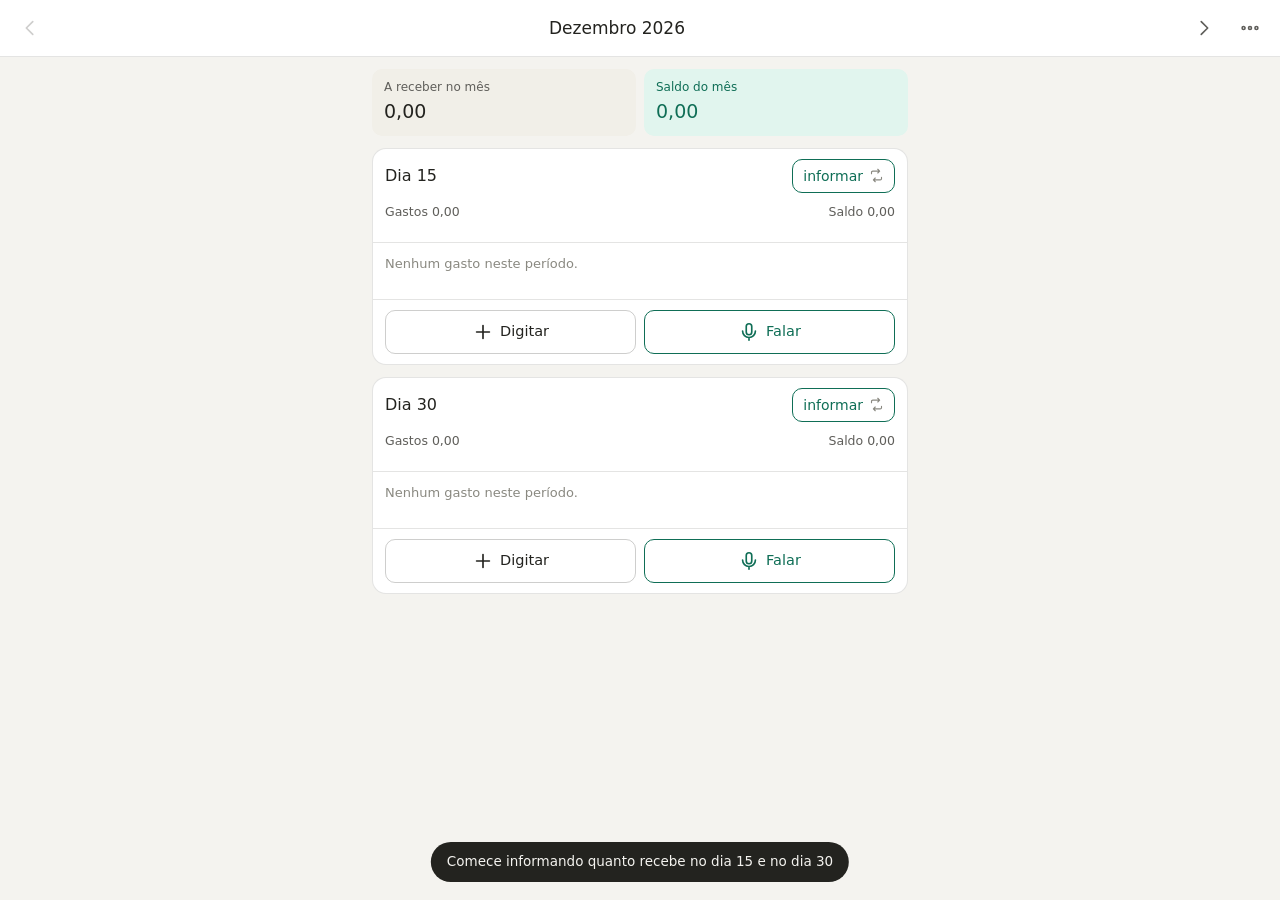
==== index.html @ 02388a4d "App de gastos por periodo: dia 15 e dia 30 PWA sem build. Parcelas derivadas de um unico registro po" ====
<!DOCTYPE html>
<html lang="pt-BR">
<head>
<meta charset="utf-8">
<meta name="viewport" content="width=device-width, initial-scale=1, viewport-fit=cover">
<meta name="theme-color" content="#1d9e75">
<meta name="description" content="Controle de gastos por período: dia 15 e dia 30.">
<title>Gastos</title>
<link rel="manifest" href="manifest.webmanifest">
<link rel="icon" href="icon.svg" type="image/svg+xml">
<link rel="apple-touch-icon" href="icon.svg">
<meta name="apple-mobile-web-app-capable" content="yes">
<meta name="apple-mobile-web-app-title" content="Gastos">
<link rel="stylesheet" href="styles.css">
</head>
<body>

<svg class="sprite" aria-hidden="true" focusable="false">
  <symbol id="i-left" viewBox="0 0 24 24"><path d="M15 5l-7 7 7 7"/></symbol>
  <symbol id="i-right" viewBox="0 0 24 24"><path d="M9 5l7 7-7 7"/></symbol>
  <symbol id="i-plus" viewBox="0 0 24 24"><path d="M12 5v14M5 12h14"/></symbol>
  <symbol id="i-mic" viewBox="0 0 24 24"><path d="M12 3a3 3 0 0 1 3 3v6a3 3 0 0 1-6 0V6a3 3 0 0 1 3-3z"/><path d="M5 11a7 7 0 0 0 14 0M12 18v3"/></symbol>
  <symbol id="i-pencil" viewBox="0 0 24 24"><path d="M4 20h4l10-10-4-4L4 16v4z"/><path d="M14 6l4 4"/></symbol>
  <symbol id="i-dots" viewBox="0 0 24 24"><circle cx="5" cy="12" r="1.6"/><circle cx="12" cy="12" r="1.6"/><circle cx="19" cy="12" r="1.6"/></symbol>
  <symbol id="i-check" viewBox="0 0 24 24"><path d="M5 13l4 4L19 7"/></symbol>
  <symbol id="i-x" viewBox="0 0 24 24"><path d="M6 6l12 12M18 6L6 18"/></symbol>
  <symbol id="i-trash" viewBox="0 0 24 24"><path d="M4 7h16M9 7V4h6v3M6 7l1 13h10l1-13"/></symbol>
  <symbol id="i-alert" viewBox="0 0 24 24"><circle cx="12" cy="12" r="9"/><path d="M12 8v5M12 16.5v.01"/></symbol>
  <symbol id="i-repeat" viewBox="0 0 24 24"><path d="M4 9V7a2 2 0 0 1 2-2h11l-3-3m3 3-3 3M20 15v2a2 2 0 0 1-2 2H7l3 3m-3-3 3-3"/></symbol>
  <symbol id="i-download" viewBox="0 0 24 24"><path d="M12 4v11m0 0 4-4m-4 4-4-4M4 20h16"/></symbol>
  <symbol id="i-upload" viewBox="0 0 24 24"><path d="M12 16V5m0 0L8 9m4-4 4 4M4 20h16"/></symbol>
</svg>

<header class="topbar">
  <button type="button" class="icon-btn" id="btn-prev" aria-label="Mês anterior">
    <svg class="icon"><use href="#i-left"></use></svg>
  </button>
  <h1 class="topbar-title" id="month-label">—</h1>
  <button type="button" class="icon-btn" id="btn-next" aria-label="Mês seguinte">
    <svg class="icon"><use href="#i-right"></use></svg>
  </button>
  <button type="button" class="icon-btn" id="btn-menu" aria-label="Mais opções">
    <svg class="icon"><use href="#i-dots"></use></svg>
  </button>
</header>

<main id="screen" aria-live="polite"></main>

<div class="overlay" id="overlay" hidden>
  <div class="sheet" id="sheet" role="dialog" aria-modal="true" aria-labelledby="sheet-title"></div>
</div>

<div class="toast" id="toast" role="status" aria-live="polite" hidden></div>

<input type="file" id="file-input" accept="application/json,.json" hidden>

<script type="module" src="js/app.js"></script>
</body>
</html>
---- styles.css ----
/* Mobile-first. Alvos de toque com no minimo 44px. */

:root {
  color-scheme: light dark;
  --bg: #f4f3ef;
  --surface: #ffffff;
  --surface-alt: #f1efe8;
  --text: #23231f;
  --text-soft: #5f5e5a;
  --text-faint: #8a8981;
  --line: rgba(35, 35, 31, 0.12);
  --line-strong: rgba(35, 35, 31, 0.22);
  --accent: #0f6e56;
  --accent-bg: #e1f5ee;
  --danger: #a32d2d;
  --danger-bg: #fceaea;
  --radius: 10px;
  --radius-lg: 14px;
  --safe-b: env(safe-area-inset-bottom, 0px);
}

@media (prefers-color-scheme: dark) {
  :root {
    --bg: #17171a;
    --surface: #212126;
    --surface-alt: #2a2a30;
    --text: #edece7;
    --text-soft: #a8a7a0;
    --text-faint: #7e7d77;
    --line: rgba(237, 236, 231, 0.14);
    --line-strong: rgba(237, 236, 231, 0.26);
    --accent: #5dcaa5;
    --accent-bg: #10382e;
    --danger: #f09595;
    --danger-bg: #3d1a1a;
  }
}

* { box-sizing: border-box; -webkit-tap-highlight-color: transparent; }

html, body {
  margin: 0;
  background: var(--bg);
  color: var(--text);
  font: 400 16px/1.45 system-ui, -apple-system, "Segoe UI", Roboto, sans-serif;
  overscroll-behavior-y: contain;
}

.sprite { display: none; }
.icon { width: 22px; height: 22px; fill: none; stroke: currentColor; stroke-width: 1.8; stroke-linecap: round; stroke-linejoin: round; }
.icon--sm { width: 15px; height: 15px; }

/* ---------- barra de topo */

.topbar {
  position: sticky;
  top: 0;
  z-index: 5;
  display: grid;
  grid-template-columns: 44px 1fr 44px 44px;
  align-items: center;
  gap: 2px;
  padding: max(env(safe-area-inset-top, 0px), 6px) 8px 6px;
  background: var(--surface);
  border-bottom: 1px solid var(--line);
}

.topbar-title { margin: 0; font-size: 17px; font-weight: 500; text-align: center; }

.icon-btn {
  display: flex;
  align-items: center;
  justify-content: center;
  width: 44px;
  height: 44px;
  border: 0;
  border-radius: var(--radius);
  background: transparent;
  color: var(--text-soft);
  cursor: pointer;
}
.icon-btn:active { background: var(--surface-alt); }
.icon-btn[disabled] { opacity: 0.3; }

/* ---------- corpo */

main { padding: 12px 12px calc(24px + var(--safe-b)); max-width: 560px; margin: 0 auto; }

.summary { display: grid; grid-template-columns: 1fr 1fr; gap: 8px; margin-bottom: 12px; }

.metric { background: var(--surface-alt); border-radius: var(--radius); padding: 10px 12px; }
.metric span { display: block; font-size: 12px; color: var(--text-soft); }
.metric strong { display: block; margin-top: 2px; font-size: 19px; font-weight: 500; font-variant-numeric: tabular-nums; }
.metric--good { background: var(--accent-bg); }
.metric--good span, .metric--good strong { color: var(--accent); }
.metric--bad { background: var(--danger-bg); }
.metric--bad span, .metric--bad strong { color: var(--danger); }

/* ---------- bolso (agrupamento do dia 15 / dia 30) */

.pocket {
  background: var(--surface);
  border: 1px solid var(--line);
  border-radius: var(--radius-lg);
  margin-bottom: 12px;
  overflow: hidden;
}

.pocket-head {
  display: flex;
  align-items: center;
  justify-content: space-between;
  gap: 8px;
  padding: 10px 12px;
}

.pocket-head h2 { margin: 0; font-size: 16px; font-weight: 500; }

.income-btn {
  display: flex;
  align-items: center;
  gap: 6px;
  min-height: 34px;
  padding: 4px 10px;
  border: 1px solid var(--line-strong);
  border-radius: var(--radius);
  background: transparent;
  color: var(--text);
  font: inherit;
  font-size: 14px;
  font-variant-numeric: tabular-nums;
  cursor: pointer;
}
.income-btn:active { background: var(--surface-alt); }
.income-btn .icon { color: var(--text-faint); }
.income-btn.is-empty { color: var(--accent); border-color: var(--accent); }

.pocket-bar {
  display: flex;
  justify-content: space-between;
  gap: 8px;
  padding: 0 12px 8px;
  font-size: 12.5px;
  color: var(--text-soft);
}
.pocket-bar b { font-weight: 500; font-variant-numeric: tabular-nums; }
.pocket-bar .neg { color: var(--danger); }

.entries { list-style: none; margin: 0; padding: 0; border-top: 1px solid var(--line); }

.entry {
  display: grid;
  grid-template-columns: 46px 1fr auto;
  align-items: center;
  gap: 8px;
  width: 100%;
  min-height: 46px;
  padding: 8px 12px;
  border: 0;
  border-bottom: 1px solid var(--line);
  background: transparent;
  color: inherit;
  font: inherit;
  text-align: left;
  cursor: pointer;
}
.entry:last-child { border-bottom: 0; }
.entry:active { background: var(--surface-alt); }

.entry-date { font-size: 12px; color: var(--text-faint); font-variant-numeric: tabular-nums; }
.entry-main { min-width: 0; }
.entry-desc { display: block; overflow: hidden; text-overflow: ellipsis; white-space: nowrap; font-size: 14.5px; }
.entry-meta { display: block; margin-top: 1px; font-size: 11.5px; color: var(--text-faint); }
.entry-value { font-size: 14.5px; font-variant-numeric: tabular-nums; }

.entry--inherited .entry-desc { color: var(--text-soft); }

.entry--final { background: var(--danger-bg); }
.entry--final .entry-date,
.entry--final .entry-desc,
.entry--final .entry-meta,
.entry--final .entry-value { color: var(--danger); }

.pocket-empty { padding: 12px; border-top: 1px solid var(--line); font-size: 13px; color: var(--text-faint); }

.pocket-actions { display: flex; gap: 8px; padding: 10px 12px; border-top: 1px solid var(--line); }

/* ---------- botoes */

.btn {
  display: inline-flex;
  align-items: center;
  justify-content: center;
  gap: 6px;
  flex: 1;
  min-height: 44px;
  padding: 0 12px;
  border: 1px solid var(--line-strong);
  border-radius: var(--radius);
  background: transparent;
  color: var(--text);
  font: inherit;
  font-size: 14.5px;
  cursor: pointer;
}
.btn:active { transform: scale(0.985); background: var(--surface-alt); }
.btn--accent { border-color: var(--accent); color: var(--accent); }
.btn--solid { border-color: var(--accent); background: var(--accent); color: var(--surface); }
.btn--danger { border-color: var(--danger); color: var(--danger); }
.btn--grow { flex: 1.5; }

/* ---------- folha modal */

.overlay {
  position: fixed;
  inset: 0;
  z-index: 20;
  display: flex;
  align-items: flex-end;
  justify-content: center;
  background: rgba(0, 0, 0, 0.4);
  padding: 0;
}
.overlay[hidden] { display: none; }

.sheet {
  width: 100%;
  max-width: 560px;
  max-height: 92vh;
  overflow-y: auto;
  background: var(--surface);
  border-radius: var(--radius-lg) var(--radius-lg) 0 0;
  padding-bottom: calc(12px + var(--safe-b));
  animation: rise 0.18s ease-out;
}
@keyframes rise { from { transform: translateY(14px); } }
@media (prefers-reduced-motion: reduce) { .sheet { animation: none; } }

.sheet-head {
  position: sticky;
  top: 0;
  display: flex;
  align-items: center;
  justify-content: space-between;
  gap: 8px;
  padding: 12px 12px 10px;
  background: var(--surface);
  border-bottom: 1px solid var(--line);
}
.sheet-head h2 { margin: 0; font-size: 16px; font-weight: 500; }
.sheet-head p { margin: 2px 0 0; font-size: 12.5px; color: var(--text-soft); }
.sheet-body { padding: 12px; }
.sheet-foot { display: flex; gap: 8px; padding: 10px 12px 0; }

/* ---------- formulario */

.field { margin-bottom: 12px; }
.field label { display: block; margin-bottom: 4px; font-size: 12.5px; color: var(--text-soft); }
.field-row { display: grid; grid-template-columns: 1.4fr 1fr; gap: 10px; }

input[type="text"], input[type="date"], input[type="number"], textarea, select {
  width: 100%;
  min-height: 44px;
  padding: 8px 10px;
  border: 1px solid var(--line-strong);
  border-radius: var(--radius);
  background: var(--surface);
  color: var(--text);
  font: inherit;
  font-size: 16px;
}
textarea { min-height: 76px; resize: vertical; line-height: 1.4; }
input:focus-visible, textarea:focus-visible, .btn:focus-visible, .entry:focus-visible, .icon-btn:focus-visible, .income-btn:focus-visible {
  outline: 2px solid var(--accent);
  outline-offset: 1px;
}
input[inputmode="decimal"], input[type="number"] { font-variant-numeric: tabular-nums; }

.error { margin: -8px 0 10px; font-size: 12.5px; color: var(--danger); }
.error[hidden] { display: none; }

.hint { margin: 0 0 10px; font-size: 12.5px; color: var(--text-soft); }

.preview {
  background: var(--surface-alt);
  border-radius: var(--radius);
  padding: 10px 12px;
  font-size: 13px;
  line-height: 1.6;
  color: var(--text-soft);
}
.preview b { color: var(--text); font-weight: 500; font-variant-numeric: tabular-nums; }
.preview .last { color: var(--danger); }
.preview .chips { display: flex; flex-wrap: wrap; gap: 4px 10px; margin-top: 4px; }

/* ---------- painel de voz */

.voice {
  background: var(--accent-bg);
  border-radius: var(--radius);
  padding: 12px;
  margin-bottom: 12px;
}
.voice-status { display: flex; align-items: center; gap: 6px; font-size: 12.5px; color: var(--accent); }
.voice-transcript { margin: 6px 0 0; font-size: 14.5px; color: var(--accent); min-height: 1.4em; }
.voice.is-error { background: var(--danger-bg); }
.voice.is-error .voice-status, .voice.is-error .voice-transcript { color: var(--danger); }
.pulse { animation: pulse 1.1s ease-in-out infinite; }
@keyframes pulse { 50% { opacity: 0.35; } }
@media (prefers-reduced-motion: reduce) { .pulse { animation: none; } }

/* ---------- lista de opcoes na folha */

.options { list-style: none; margin: 0; padding: 0; }
.options button {
  display: flex;
  align-items: center;
  gap: 10px;
  width: 100%;
  min-height: 50px;
  padding: 10px 12px;
  border: 0;
  border-bottom: 1px solid var(--line);
  background: transparent;
  color: var(--text);
  font: inherit;
  font-size: 15px;
  text-align: left;
  cursor: pointer;
}
.options button:active { background: var(--surface-alt); }
.options button .icon { color: var(--text-faint); flex: none; }
.options .is-danger, .options .is-danger .icon { color: var(--danger); }
.options small { display: block; font-size: 12px; color: var(--text-faint); font-weight: 400; }

/* ---------- toast */

.toast {
  position: fixed;
  left: 50%;
  bottom: calc(18px + var(--safe-b));
  z-index: 40;
  transform: translateX(-50%);
  max-width: 90vw;
  padding: 10px 16px;
  border-radius: 999px;
  background: var(--text);
  color: var(--bg);
  font-size: 13.5px;
}
.toast[hidden] { display: none; }
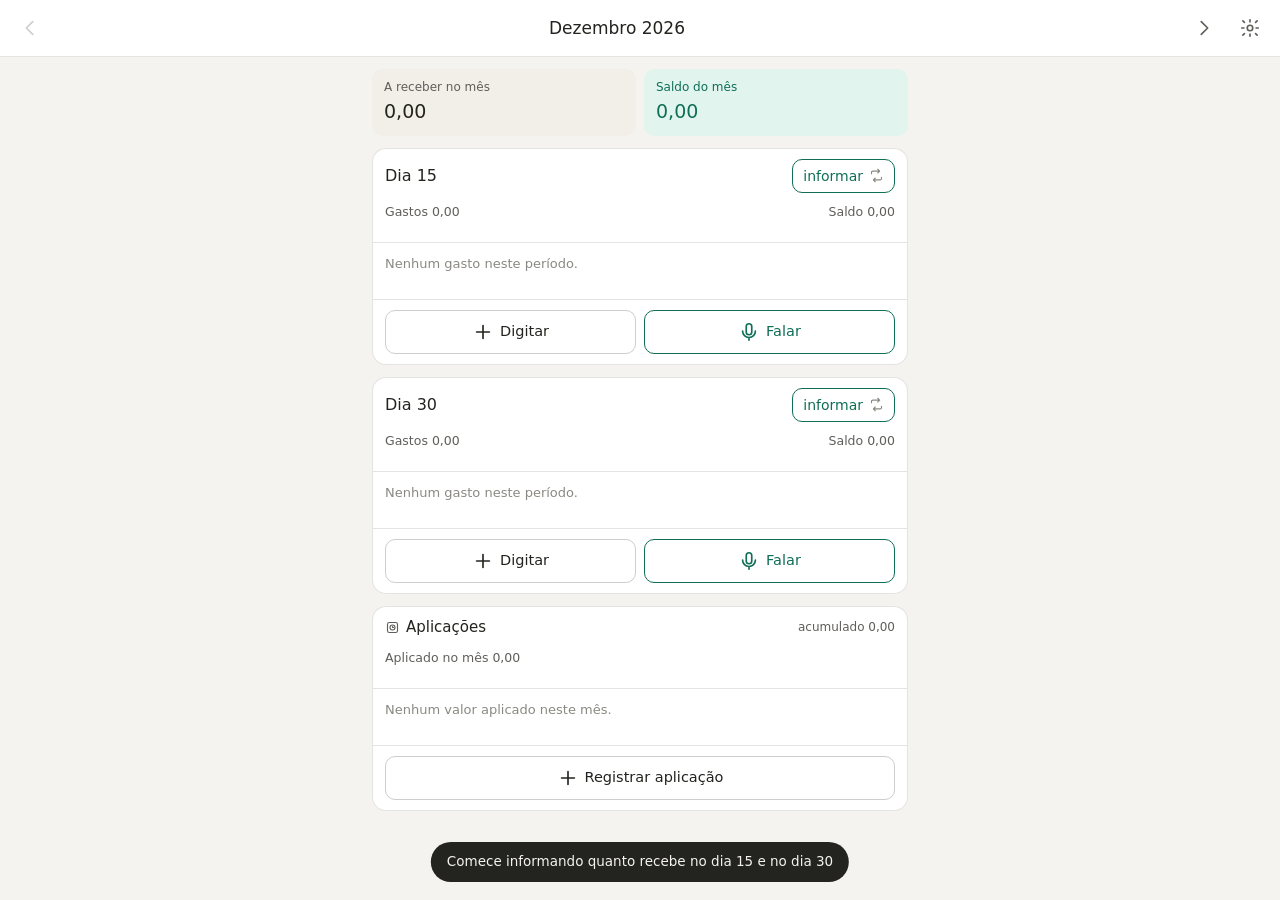
==== commit 6af17c55: "Adiciona aplicacoes apartadas, limpeza de meses antigos e lembrete de backup - Cartao de "Aplicacoes" ====
--- a/index.html
+++ b/index.html
@@ -8,7 +8,7 @@
 <title>Gastos</title>
 <link rel="manifest" href="manifest.webmanifest">
 <link rel="icon" href="icon.svg" type="image/svg+xml">
-<link rel="apple-touch-icon" href="icon.svg">
+<link rel="apple-touch-icon" href="icon-192.png">
 <meta name="apple-mobile-web-app-capable" content="yes">
 <meta name="apple-mobile-web-app-title" content="Gastos">
 <link rel="stylesheet" href="styles.css">
@@ -29,6 +29,9 @@
   <symbol id="i-repeat" viewBox="0 0 24 24"><path d="M4 9V7a2 2 0 0 1 2-2h11l-3-3m3 3-3 3M20 15v2a2 2 0 0 1-2 2H7l3 3m-3-3 3-3"/></symbol>
   <symbol id="i-download" viewBox="0 0 24 24"><path d="M12 4v11m0 0 4-4m-4 4-4-4M4 20h16"/></symbol>
   <symbol id="i-upload" viewBox="0 0 24 24"><path d="M12 16V5m0 0L8 9m4-4 4 4M4 20h16"/></symbol>
+  <symbol id="i-gear" viewBox="0 0 24 24"><circle cx="12" cy="12" r="3"/><path d="M12 3v2.4M12 18.6V21M4.2 4.2l1.7 1.7M18.1 18.1l1.7 1.7M3 12h2.4M18.6 12H21M4.2 19.8l1.7-1.7M18.1 5.9l1.7-1.7"/></symbol>
+  <symbol id="i-safe" viewBox="0 0 24 24"><rect x="4" y="4" width="16" height="16" rx="3"/><circle cx="12" cy="12" r="4"/><path d="M12 10.3v1.7h1.6"/></symbol>
+  <symbol id="i-broom" viewBox="0 0 24 24"><path d="M14 4l6 6-7 7-6-6z"/><path d="M9 15l-6 6M5 17l2 2M4 20l2 2"/></symbol>
 </svg>
 
 <header class="topbar">
@@ -39,8 +42,8 @@
   <button type="button" class="icon-btn" id="btn-next" aria-label="Mês seguinte">
     <svg class="icon"><use href="#i-right"></use></svg>
   </button>
-  <button type="button" class="icon-btn" id="btn-menu" aria-label="Mais opções">
-    <svg class="icon"><use href="#i-dots"></use></svg>
+  <button type="button" class="icon-btn" id="btn-settings" aria-label="Configurações">
+    <svg class="icon"><use href="#i-gear"></use></svg>
   </button>
 </header>
 
--- a/styles.css
+++ b/styles.css
@@ -185,6 +185,17 @@
 
 .pocket-actions { display: flex; gap: 8px; padding: 10px 12px; border-top: 1px solid var(--line); }
 
+/* ---------- cartao de aplicacoes (poupanca), apartado dos bolsos */
+
+.pocket--apps .pocket-head h2 {
+  display: flex;
+  align-items: center;
+  gap: 6px;
+  font-size: 15px;
+}
+.pocket--apps .pocket-head h2 .icon { color: var(--text-soft); }
+.pocket-total { font-size: 12px; color: var(--text-soft); font-variant-numeric: tabular-nums; }
+
 /* ---------- botoes */
 
 .btn {
@@ -332,6 +343,67 @@
 .options button .icon { color: var(--text-faint); flex: none; }
 .options .is-danger, .options .is-danger .icon { color: var(--danger); }
 .options small { display: block; font-size: 12px; color: var(--text-faint); font-weight: 400; }
+
+.list-plain { list-style: none; margin: 0 0 10px; padding: 0; }
+.list-plain li {
+  padding: 8px 0;
+  border-bottom: 1px solid var(--line);
+  font-size: 13.5px;
+  color: var(--text-soft);
+}
+.list-plain li:last-child { border-bottom: 0; }
+
+/* ---------- configuracoes: secoes, chave liga/desliga */
+
+.settings-section {
+  display: flex;
+  align-items: center;
+  gap: 6px;
+  margin: 18px 0 8px;
+  font-size: 13px;
+  font-weight: 500;
+  color: var(--text-soft);
+  text-transform: uppercase;
+  letter-spacing: 0.02em;
+}
+.settings-section .icon { color: var(--text-faint); }
+.settings-section:first-child { margin-top: 0; }
+
+.setting-row {
+  display: flex;
+  align-items: center;
+  justify-content: space-between;
+  gap: 12px;
+  padding: 10px 0;
+  border-bottom: 1px solid var(--line);
+}
+.setting-title { margin: 0; font-size: 14.5px; }
+.setting-desc { margin: 2px 0 0; font-size: 12.5px; color: var(--text-soft); line-height: 1.5; }
+
+.switch { position: relative; display: inline-flex; flex: none; width: 42px; height: 26px; cursor: pointer; }
+.switch input { position: absolute; opacity: 0; width: 100%; height: 100%; margin: 0; cursor: pointer; }
+.switch-track {
+  position: absolute;
+  inset: 0;
+  border-radius: 999px;
+  background: var(--line-strong);
+  transition: background 0.15s ease;
+}
+.switch-track::before {
+  content: "";
+  position: absolute;
+  top: 3px;
+  left: 3px;
+  width: 20px;
+  height: 20px;
+  border-radius: 50%;
+  background: var(--surface);
+  box-shadow: 0 1px 2px rgba(0, 0, 0, 0.25);
+  transition: transform 0.15s ease;
+}
+.switch input:checked + .switch-track { background: var(--accent); }
+.switch input:checked + .switch-track::before { transform: translateX(16px); }
+.switch input:focus-visible + .switch-track { outline: 2px solid var(--accent); outline-offset: 2px; }
 
 /* ---------- toast */
 
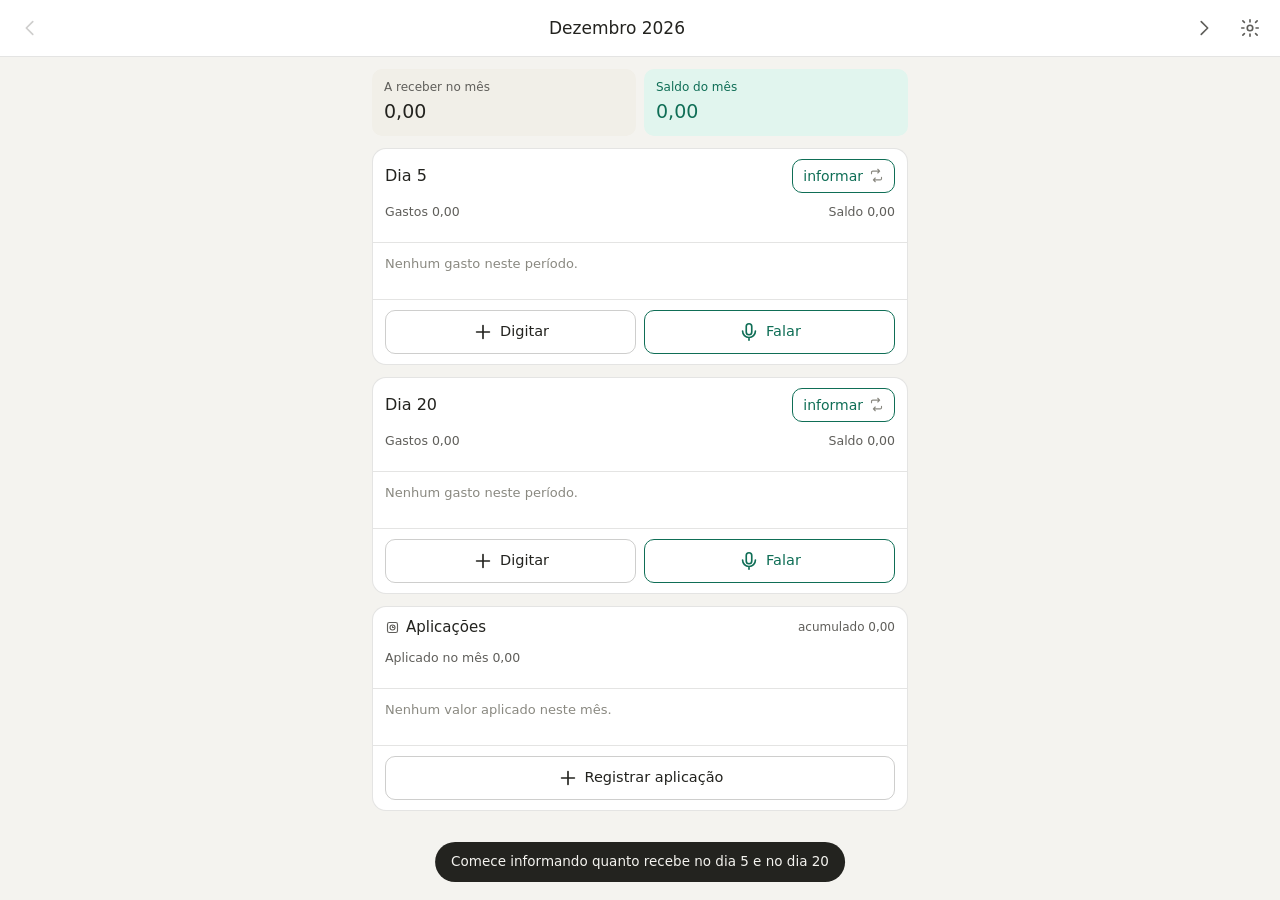
==== commit b4c2a4b3: "Adiciona backup automatico numa planilha do Google Sheets Cada envio sobrescreve as abas da planilha" ====
--- a/index.html
+++ b/index.html
@@ -4,7 +4,7 @@
 <meta charset="utf-8">
 <meta name="viewport" content="width=device-width, initial-scale=1, viewport-fit=cover">
 <meta name="theme-color" content="#1d9e75">
-<meta name="description" content="Controle de gastos por período: dia 15 e dia 30.">
+<meta name="description" content="Controle de gastos por período: dia 5 e dia 20.">
 <title>Gastos</title>
 <link rel="manifest" href="manifest.webmanifest">
 <link rel="icon" href="icon.svg" type="image/svg+xml">
@@ -32,6 +32,7 @@
   <symbol id="i-gear" viewBox="0 0 24 24"><circle cx="12" cy="12" r="3"/><path d="M12 3v2.4M12 18.6V21M4.2 4.2l1.7 1.7M18.1 18.1l1.7 1.7M3 12h2.4M18.6 12H21M4.2 19.8l1.7-1.7M18.1 5.9l1.7-1.7"/></symbol>
   <symbol id="i-safe" viewBox="0 0 24 24"><rect x="4" y="4" width="16" height="16" rx="3"/><circle cx="12" cy="12" r="4"/><path d="M12 10.3v1.7h1.6"/></symbol>
   <symbol id="i-broom" viewBox="0 0 24 24"><path d="M14 4l6 6-7 7-6-6z"/><path d="M9 15l-6 6M5 17l2 2M4 20l2 2"/></symbol>
+  <symbol id="i-cloud" viewBox="0 0 24 24"><path d="M7 18h9.5a3.5 3.5 0 0 0 .6-6.95 5.5 5.5 0 0 0-10.6-2A4 4 0 0 0 7 18z"/></symbol>
 </svg>
 
 <header class="topbar">
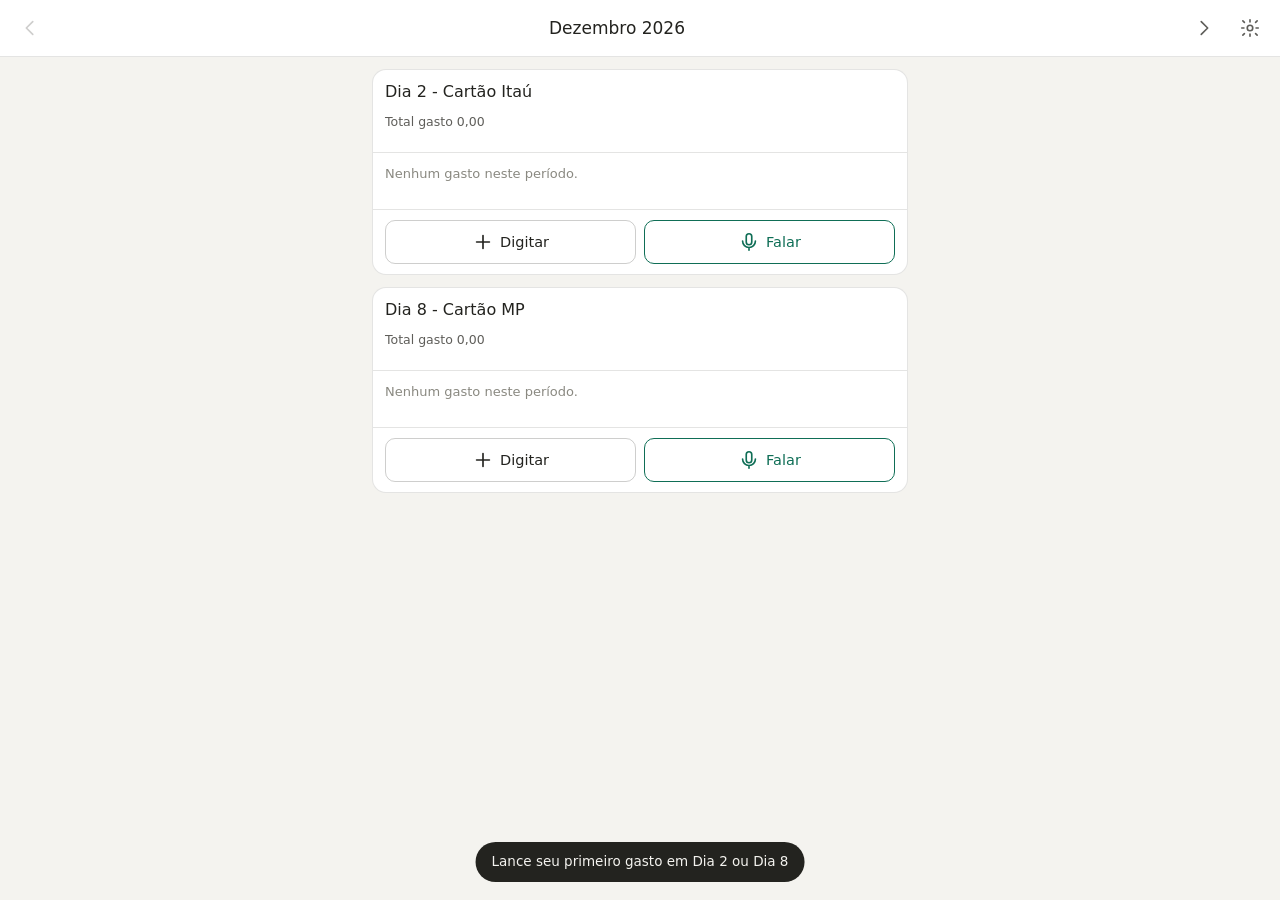
==== commit 839b04fe: "Simplifica para controle de gastos por cartao, sem saldo nem aplicacoes Rotulos dos bolsos viram "Di" ====
--- a/index.html
+++ b/index.html
@@ -4,7 +4,7 @@
 <meta charset="utf-8">
 <meta name="viewport" content="width=device-width, initial-scale=1, viewport-fit=cover">
 <meta name="theme-color" content="#1d9e75">
-<meta name="description" content="Controle de gastos por período: dia 5 e dia 20.">
+<meta name="description" content="Controle de gastos por cartão: dia 2 (Itaú) e dia 8 (MP).">
 <title>Gastos</title>
 <link rel="manifest" href="manifest.webmanifest">
 <link rel="icon" href="icon.svg" type="image/svg+xml">
@@ -30,7 +30,6 @@
   <symbol id="i-download" viewBox="0 0 24 24"><path d="M12 4v11m0 0 4-4m-4 4-4-4M4 20h16"/></symbol>
   <symbol id="i-upload" viewBox="0 0 24 24"><path d="M12 16V5m0 0L8 9m4-4 4 4M4 20h16"/></symbol>
   <symbol id="i-gear" viewBox="0 0 24 24"><circle cx="12" cy="12" r="3"/><path d="M12 3v2.4M12 18.6V21M4.2 4.2l1.7 1.7M18.1 18.1l1.7 1.7M3 12h2.4M18.6 12H21M4.2 19.8l1.7-1.7M18.1 5.9l1.7-1.7"/></symbol>
-  <symbol id="i-safe" viewBox="0 0 24 24"><rect x="4" y="4" width="16" height="16" rx="3"/><circle cx="12" cy="12" r="4"/><path d="M12 10.3v1.7h1.6"/></symbol>
   <symbol id="i-broom" viewBox="0 0 24 24"><path d="M14 4l6 6-7 7-6-6z"/><path d="M9 15l-6 6M5 17l2 2M4 20l2 2"/></symbol>
   <symbol id="i-cloud" viewBox="0 0 24 24"><path d="M7 18h9.5a3.5 3.5 0 0 0 .6-6.95 5.5 5.5 0 0 0-10.6-2A4 4 0 0 0 7 18z"/></symbol>
 </svg>
--- a/styles.css
+++ b/styles.css
@@ -86,17 +86,7 @@
 
 main { padding: 12px 12px calc(24px + var(--safe-b)); max-width: 560px; margin: 0 auto; }
 
-.summary { display: grid; grid-template-columns: 1fr 1fr; gap: 8px; margin-bottom: 12px; }
-
-.metric { background: var(--surface-alt); border-radius: var(--radius); padding: 10px 12px; }
-.metric span { display: block; font-size: 12px; color: var(--text-soft); }
-.metric strong { display: block; margin-top: 2px; font-size: 19px; font-weight: 500; font-variant-numeric: tabular-nums; }
-.metric--good { background: var(--accent-bg); }
-.metric--good span, .metric--good strong { color: var(--accent); }
-.metric--bad { background: var(--danger-bg); }
-.metric--bad span, .metric--bad strong { color: var(--danger); }
-
-/* ---------- bolso (agrupamento do dia 15 / dia 30) */
+/* ---------- bolso (agrupamento por cartao/fatura) */
 
 .pocket {
   background: var(--surface);
@@ -115,25 +105,6 @@
 }
 
 .pocket-head h2 { margin: 0; font-size: 16px; font-weight: 500; }
-
-.income-btn {
-  display: flex;
-  align-items: center;
-  gap: 6px;
-  min-height: 34px;
-  padding: 4px 10px;
-  border: 1px solid var(--line-strong);
-  border-radius: var(--radius);
-  background: transparent;
-  color: var(--text);
-  font: inherit;
-  font-size: 14px;
-  font-variant-numeric: tabular-nums;
-  cursor: pointer;
-}
-.income-btn:active { background: var(--surface-alt); }
-.income-btn .icon { color: var(--text-faint); }
-.income-btn.is-empty { color: var(--accent); border-color: var(--accent); }
 
 .pocket-bar {
   display: flex;
@@ -184,17 +155,6 @@
 .pocket-empty { padding: 12px; border-top: 1px solid var(--line); font-size: 13px; color: var(--text-faint); }
 
 .pocket-actions { display: flex; gap: 8px; padding: 10px 12px; border-top: 1px solid var(--line); }
-
-/* ---------- cartao de aplicacoes (poupanca), apartado dos bolsos */
-
-.pocket--apps .pocket-head h2 {
-  display: flex;
-  align-items: center;
-  gap: 6px;
-  font-size: 15px;
-}
-.pocket--apps .pocket-head h2 .icon { color: var(--text-soft); }
-.pocket-total { font-size: 12px; color: var(--text-soft); font-variant-numeric: tabular-nums; }
 
 /* ---------- botoes */
 
@@ -281,7 +241,7 @@
   font-size: 16px;
 }
 textarea { min-height: 76px; resize: vertical; line-height: 1.4; }
-input:focus-visible, textarea:focus-visible, .btn:focus-visible, .entry:focus-visible, .icon-btn:focus-visible, .income-btn:focus-visible {
+input:focus-visible, textarea:focus-visible, .btn:focus-visible, .entry:focus-visible, .icon-btn:focus-visible {
   outline: 2px solid var(--accent);
   outline-offset: 1px;
 }
